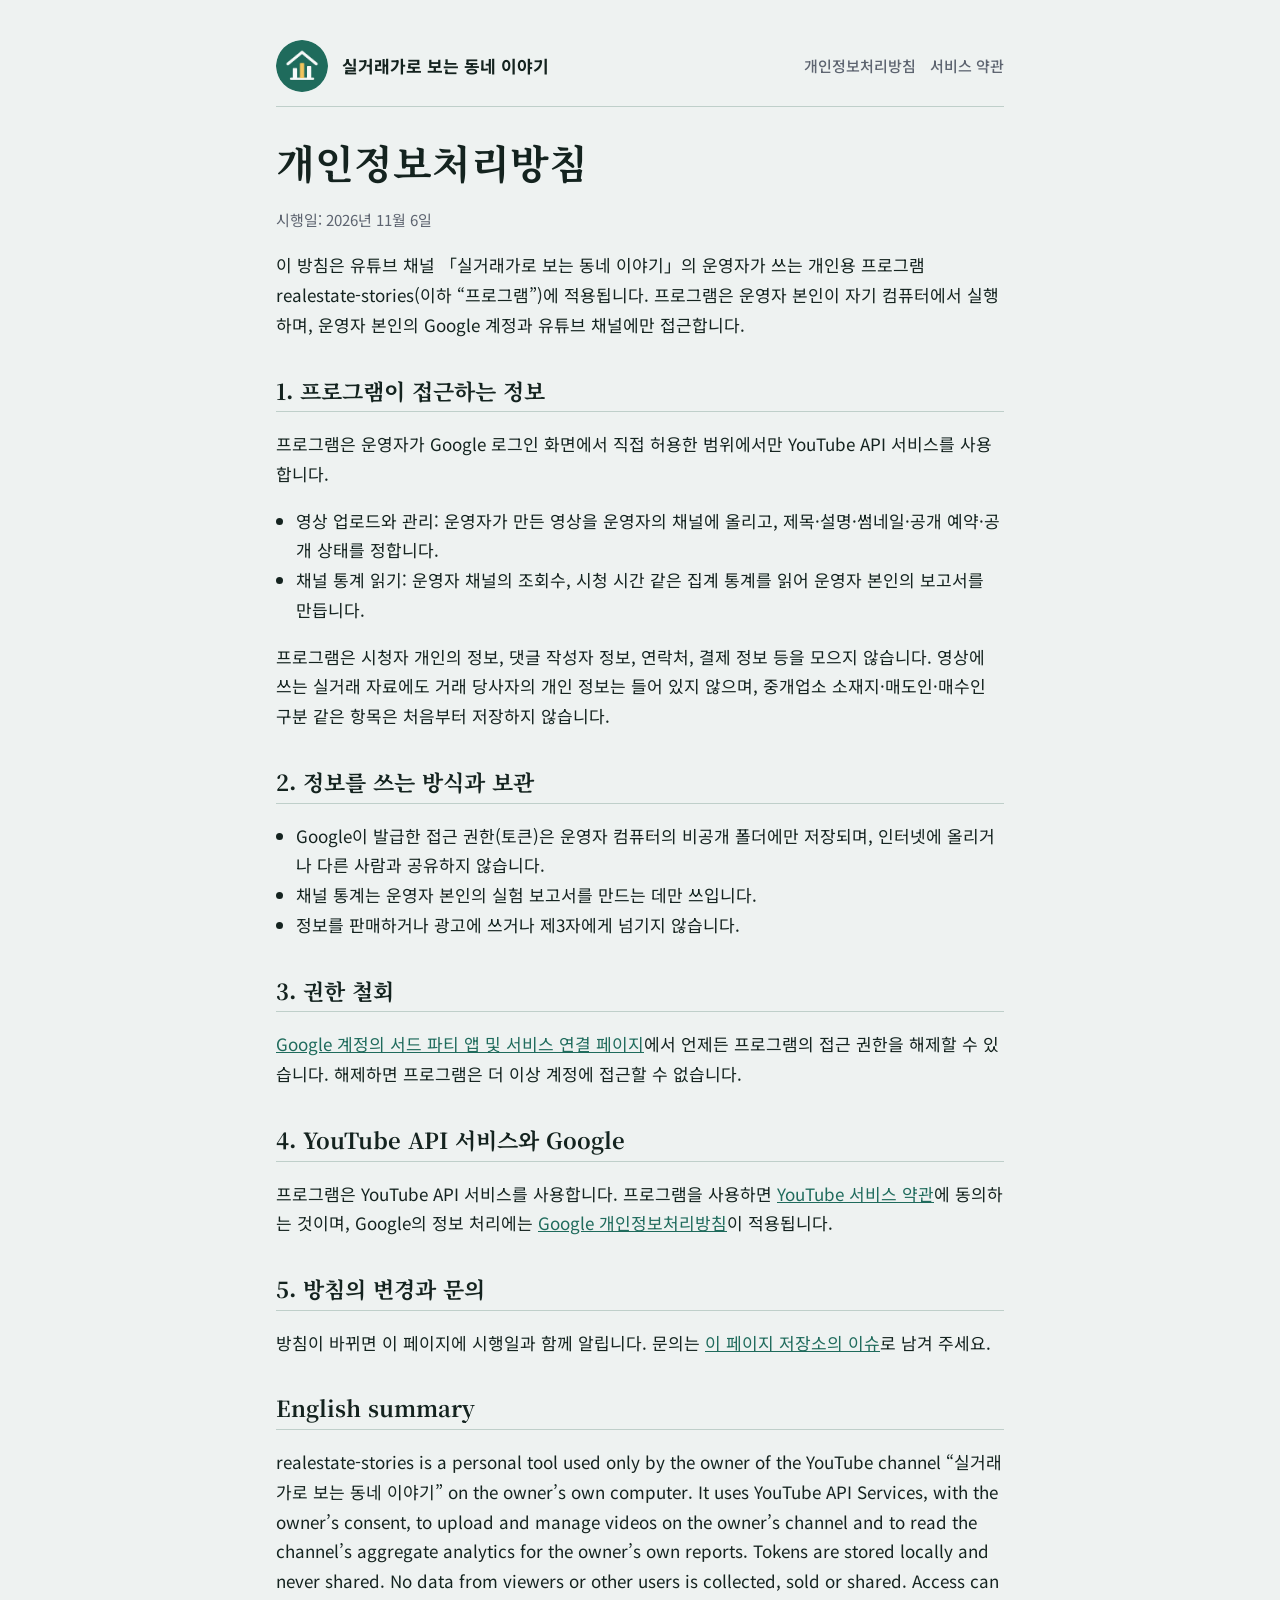
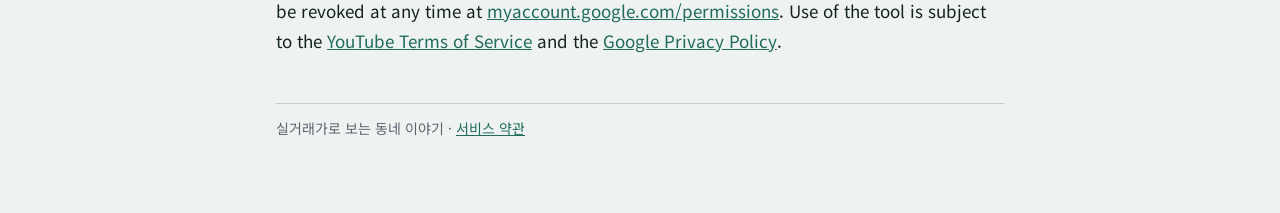
==== privacy.html @ cb2fe8f7 "안내·개인정보처리방침·서비스 약관 페이지 Co-Authored-By: Claude Opus 5.5 <noreply@anthropic.com> Claude-Session: https" ====
<!doctype html>
<html lang="ko">
<head>
<meta charset="utf-8">
<meta name="viewport" content="width=device-width, initial-scale=1">
<title>개인정보처리방침 — 실거래가로 보는 동네 이야기</title>
<meta name="description" content="국토교통부 실거래가 공개 데이터로 동네의 숫자가 실제로 어떻게 움직였는지 읽는 유튜브 채널의 안내 페이지입니다.">
<link rel="icon" href="logo.png">
<link rel="preconnect" href="https://fonts.googleapis.com">
<link rel="preconnect" href="https://fonts.gstatic.com" crossorigin>
<link href="https://fonts.googleapis.com/css2?family=Nanum+Pen+Script&family=Noto+Sans+KR:wght@400;500;700&family=Noto+Serif+KR:wght@700;900&display=swap" rel="stylesheet">
<link rel="stylesheet" href="style.css">
</head>
<body>
<main>
  <header>
    <img src="logo.png" alt="">
    <a href="./">실거래가로 보는 동네 이야기</a>
    <nav><a href="privacy.html">개인정보처리방침</a><a href="terms.html">서비스 약관</a></nav>
  </header>

  <h1>개인정보처리방침</h1>
  <p class="muted">시행일: 2026년 11월 6일</p>
  <p>이 방침은 유튜브 채널 「실거래가로 보는 동네 이야기」의 운영자가 쓰는 개인용 프로그램 realestate-stories(이하 “프로그램”)에 적용됩니다. 프로그램은 운영자 본인이 자기 컴퓨터에서 실행하며, 운영자 본인의 Google 계정과 유튜브 채널에만 접근합니다.</p>

  <h2>1. 프로그램이 접근하는 정보</h2>
  <p>프로그램은 운영자가 Google 로그인 화면에서 직접 허용한 범위에서만 YouTube API 서비스를 사용합니다.</p>
  <ul>
    <li>영상 업로드와 관리: 운영자가 만든 영상을 운영자의 채널에 올리고, 제목·설명·썸네일·공개 예약·공개 상태를 정합니다.</li>
    <li>채널 통계 읽기: 운영자 채널의 조회수, 시청 시간 같은 집계 통계를 읽어 운영자 본인의 보고서를 만듭니다.</li>
  </ul>
  <p>프로그램은 시청자 개인의 정보, 댓글 작성자 정보, 연락처, 결제 정보 등을 모으지 않습니다. 영상에 쓰는 실거래 자료에도 거래 당사자의 개인 정보는 들어 있지 않으며, 중개업소 소재지·매도인·매수인 구분 같은 항목은 처음부터 저장하지 않습니다.</p>

  <h2>2. 정보를 쓰는 방식과 보관</h2>
  <ul>
    <li>Google이 발급한 접근 권한(토큰)은 운영자 컴퓨터의 비공개 폴더에만 저장되며, 인터넷에 올리거나 다른 사람과 공유하지 않습니다.</li>
    <li>채널 통계는 운영자 본인의 실험 보고서를 만드는 데만 쓰입니다.</li>
    <li>정보를 판매하거나 광고에 쓰거나 제3자에게 넘기지 않습니다.</li>
  </ul>

  <h2>3. 권한 철회</h2>
  <p><a href="https://myaccount.google.com/permissions">Google 계정의 서드 파티 앱 및 서비스 연결 페이지</a>에서 언제든 프로그램의 접근 권한을 해제할 수 있습니다. 해제하면 프로그램은 더 이상 계정에 접근할 수 없습니다.</p>

  <h2>4. YouTube API 서비스와 Google</h2>
  <p>프로그램은 YouTube API 서비스를 사용합니다. 프로그램을 사용하면 <a href="https://www.youtube.com/t/terms">YouTube 서비스 약관</a>에 동의하는 것이며, Google의 정보 처리에는 <a href="https://policies.google.com/privacy">Google 개인정보처리방침</a>이 적용됩니다.</p>

  <h2>5. 방침의 변경과 문의</h2>
  <p>방침이 바뀌면 이 페이지에 시행일과 함께 알립니다. 문의는 <a href="https://github.com/cowrow99-ui/realestate-stories-site/issues">이 페이지 저장소의 이슈</a>로 남겨 주세요.</p>

  <h2>English summary</h2>
  <p>realestate-stories is a personal tool used only by the owner of the YouTube channel “실거래가로 보는 동네 이야기” on the owner’s own computer. It uses YouTube API Services, with the owner’s consent, to upload and manage videos on the owner’s channel and to read the channel’s aggregate analytics for the owner’s own reports. Tokens are stored locally and never shared. No data from viewers or other users is collected, sold or shared. Access can be revoked at any time at <a href="https://myaccount.google.com/permissions">myaccount.google.com/permissions</a>. Use of the tool is subject to the <a href="https://www.youtube.com/t/terms">YouTube Terms of Service</a> and the <a href="https://policies.google.com/privacy">Google Privacy Policy</a>.</p>

  <footer>실거래가로 보는 동네 이야기 · <a href="terms.html">서비스 약관</a></footer>
</main>
</body>
</html>
---- style.css ----
/* 실거래가로 보는 동네 이야기 — 공개 안내 페이지 (공시이야기 페이지를 바탕으로 색만 바꿈) */
:root {
  --paper: #eef2f1;
  --paper2: #f7faf9;
  --ink: #14231f;
  --ink2: #5d6470;
  --rule: #bfcfca;
  --mark: rgba(77, 182, 160, 0.45);
  --pen: #1f6b5c;
}
@media (prefers-color-scheme: dark) {
  :root:not([data-theme="light"]) {
    --paper: #141a19;
    --paper2: #1f2228;
    --ink: #ece6d8;
    --ink2: #a8a091;
    --rule: #3a3d44;
    --mark: rgba(77, 182, 160, 0.35);
    --pen: #7fd1bf;
  }
}
* { box-sizing: border-box; }
html { -webkit-text-size-adjust: 100%; }
body {
  margin: 0;
  background: var(--paper);
  color: var(--ink);
  font: 17px/1.75 "Noto Sans KR", system-ui, -apple-system, "Apple SD Gothic Neo", "Malgun Gothic", sans-serif;
}
main { max-width: 760px; margin: 0 auto; padding: 40px 16px 72px; }
header { display: flex; align-items: center; gap: 14px; border-bottom: 1.5px solid var(--rule); padding-bottom: 14px; margin-bottom: 28px; }
header img { width: 52px; height: 52px; border-radius: 50%; flex: none; }
header a { color: var(--ink); text-decoration: none; font-weight: 700; }
nav { margin-left: auto; display: flex; gap: 14px; flex-wrap: wrap; font-size: 15px; }
nav a { color: var(--ink2); font-weight: 500; }
h1, h2 { font-family: "Noto Serif KR", "Nanum Myeongjo", serif; line-height: 1.35; }
h1 { font-size: clamp(28px, 6vw, 40px); margin: 8px 0 18px; }
h2 { font-size: 22px; margin: 36px 0 10px; border-bottom: 1.5px solid var(--rule); padding-bottom: 6px; }
.mark { background: linear-gradient(transparent 52%, var(--mark) 52%, var(--mark) 92%, transparent 92%); padding: 0 3px; }
.note { font-family: "Nanum Pen Script", cursive; color: var(--pen); font-size: 26px; transform: rotate(-1.5deg); display: inline-block; }
p, li { color: var(--ink); }
.muted { color: var(--ink2); font-size: 15px; }
ul { padding-left: 1.2em; }
a { color: var(--pen); }
footer { margin-top: 48px; border-top: 1.5px solid var(--rule); padding-top: 12px; color: var(--ink2); font-size: 14px; }
@media (max-width: 560px) {
  header { flex-wrap: wrap; }
  nav { margin-left: 0; width: 100%; }
}
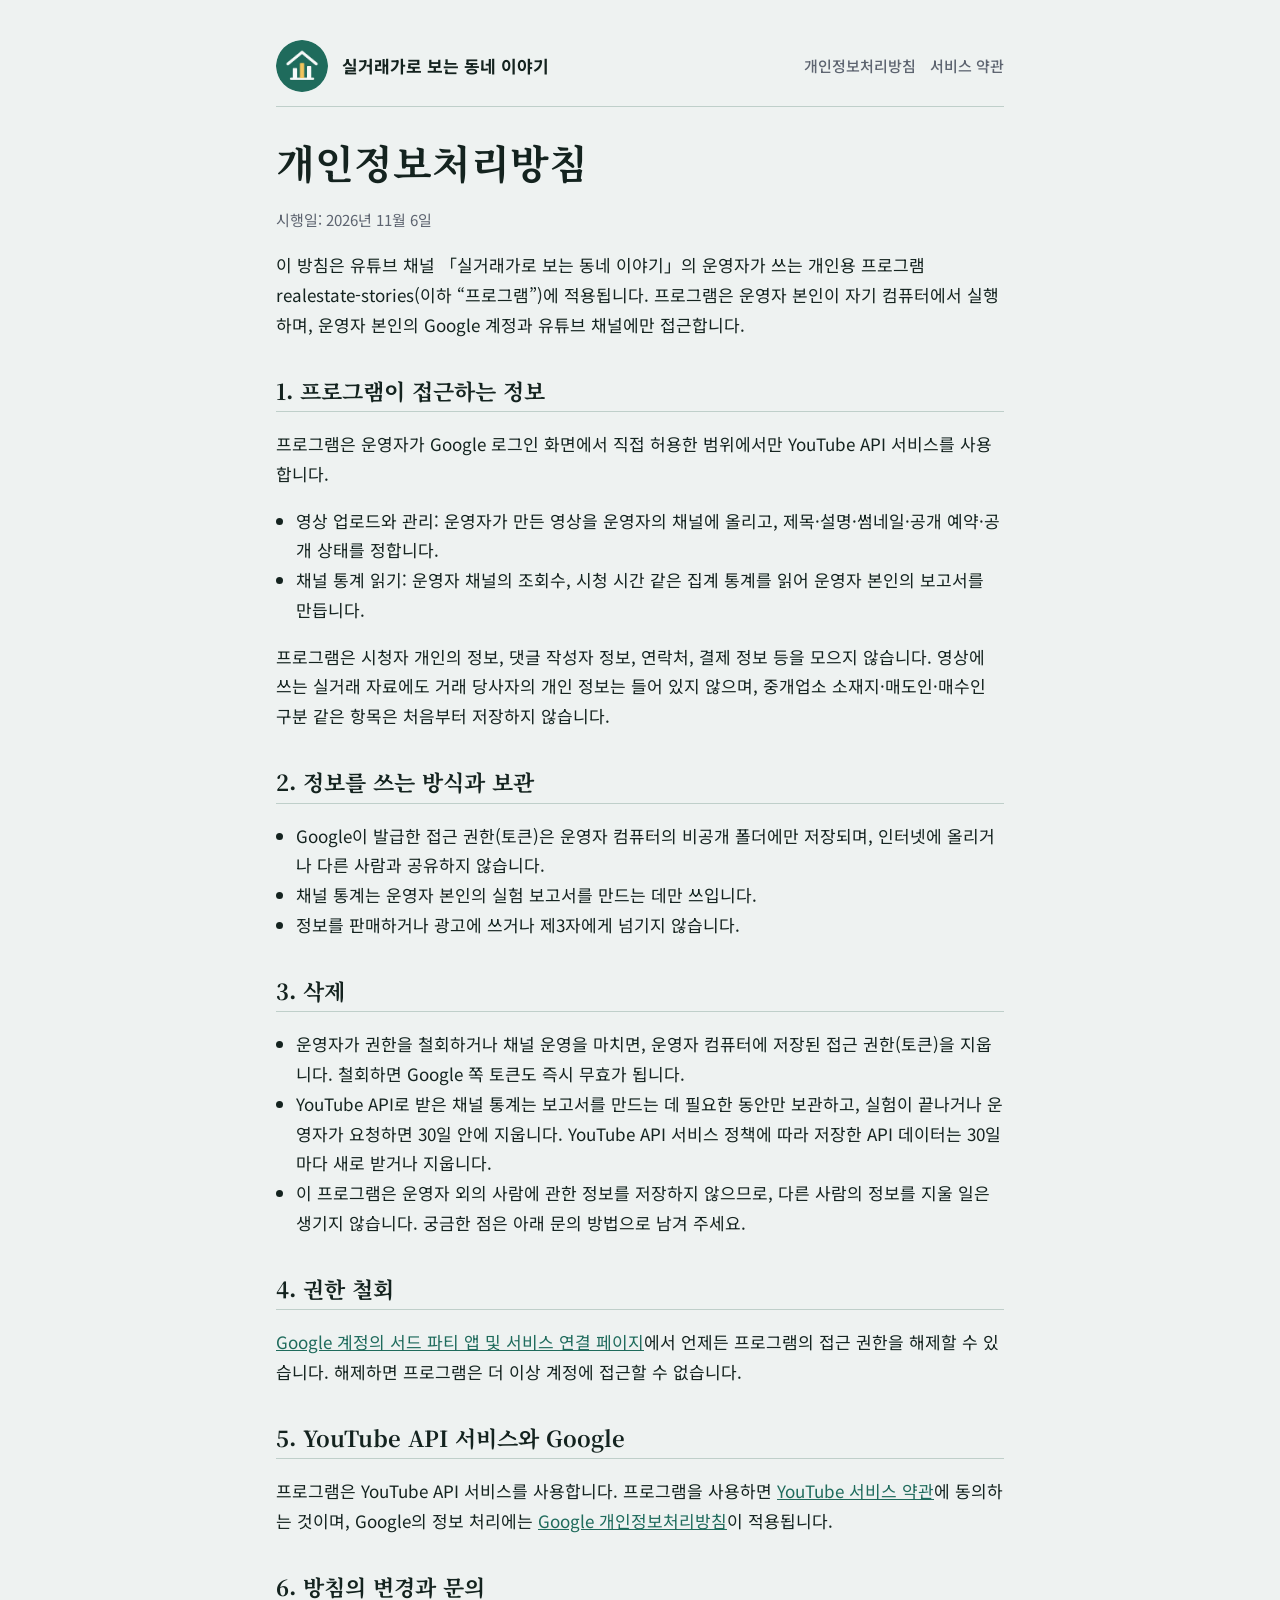
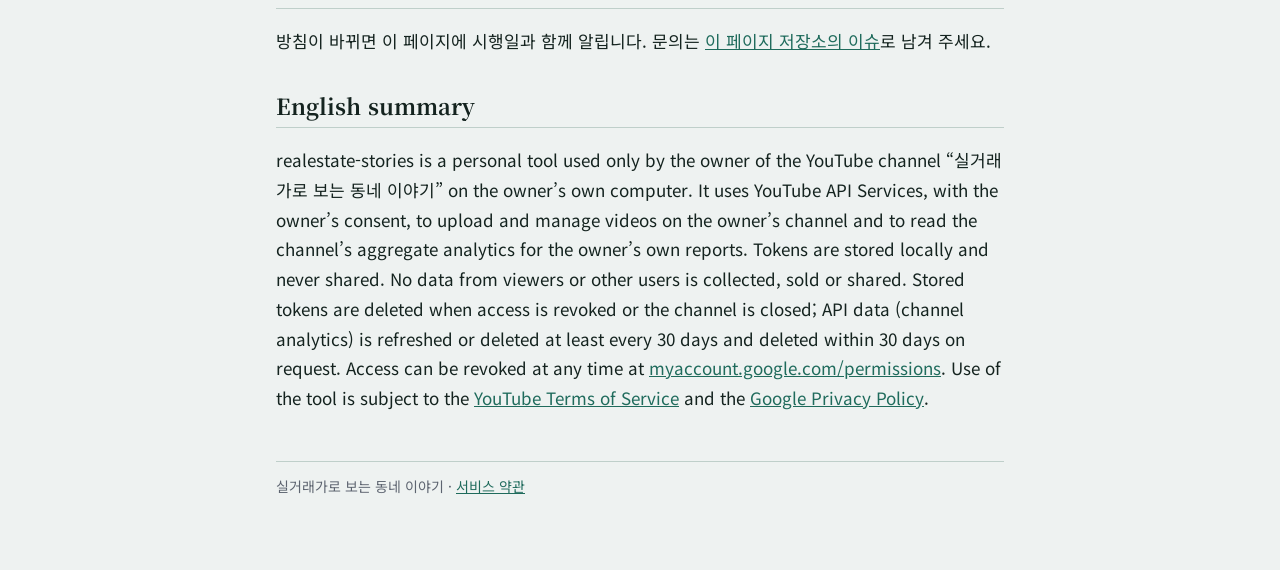
==== commit b7c76790: "개인정보처리방침에 삭제 정책, 홈페이지에 YouTube API 서비스 안내 추가 (심사 신청서 요구사항) Co-Authored-By: Claude Opus 5.5 <noreply@" ====
--- a/privacy.html
+++ b/privacy.html
@@ -38,17 +38,24 @@
     <li>정보를 판매하거나 광고에 쓰거나 제3자에게 넘기지 않습니다.</li>
   </ul>
 
-  <h2>3. 권한 철회</h2>
+  <h2>3. 삭제</h2>
+  <ul>
+    <li>운영자가 권한을 철회하거나 채널 운영을 마치면, 운영자 컴퓨터에 저장된 접근 권한(토큰)을 지웁니다. 철회하면 Google 쪽 토큰도 즉시 무효가 됩니다.</li>
+    <li>YouTube API로 받은 채널 통계는 보고서를 만드는 데 필요한 동안만 보관하고, 실험이 끝나거나 운영자가 요청하면 30일 안에 지웁니다. YouTube API 서비스 정책에 따라 저장한 API 데이터는 30일마다 새로 받거나 지웁니다.</li>
+    <li>이 프로그램은 운영자 외의 사람에 관한 정보를 저장하지 않으므로, 다른 사람의 정보를 지울 일은 생기지 않습니다. 궁금한 점은 아래 문의 방법으로 남겨 주세요.</li>
+  </ul>
+
+  <h2>4. 권한 철회</h2>
   <p><a href="https://myaccount.google.com/permissions">Google 계정의 서드 파티 앱 및 서비스 연결 페이지</a>에서 언제든 프로그램의 접근 권한을 해제할 수 있습니다. 해제하면 프로그램은 더 이상 계정에 접근할 수 없습니다.</p>
 
-  <h2>4. YouTube API 서비스와 Google</h2>
+  <h2>5. YouTube API 서비스와 Google</h2>
   <p>프로그램은 YouTube API 서비스를 사용합니다. 프로그램을 사용하면 <a href="https://www.youtube.com/t/terms">YouTube 서비스 약관</a>에 동의하는 것이며, Google의 정보 처리에는 <a href="https://policies.google.com/privacy">Google 개인정보처리방침</a>이 적용됩니다.</p>
 
-  <h2>5. 방침의 변경과 문의</h2>
+  <h2>6. 방침의 변경과 문의</h2>
   <p>방침이 바뀌면 이 페이지에 시행일과 함께 알립니다. 문의는 <a href="https://github.com/cowrow99-ui/realestate-stories-site/issues">이 페이지 저장소의 이슈</a>로 남겨 주세요.</p>
 
   <h2>English summary</h2>
-  <p>realestate-stories is a personal tool used only by the owner of the YouTube channel “실거래가로 보는 동네 이야기” on the owner’s own computer. It uses YouTube API Services, with the owner’s consent, to upload and manage videos on the owner’s channel and to read the channel’s aggregate analytics for the owner’s own reports. Tokens are stored locally and never shared. No data from viewers or other users is collected, sold or shared. Access can be revoked at any time at <a href="https://myaccount.google.com/permissions">myaccount.google.com/permissions</a>. Use of the tool is subject to the <a href="https://www.youtube.com/t/terms">YouTube Terms of Service</a> and the <a href="https://policies.google.com/privacy">Google Privacy Policy</a>.</p>
+  <p>realestate-stories is a personal tool used only by the owner of the YouTube channel “실거래가로 보는 동네 이야기” on the owner’s own computer. It uses YouTube API Services, with the owner’s consent, to upload and manage videos on the owner’s channel and to read the channel’s aggregate analytics for the owner’s own reports. Tokens are stored locally and never shared. No data from viewers or other users is collected, sold or shared. Stored tokens are deleted when access is revoked or the channel is closed; API data (channel analytics) is refreshed or deleted at least every 30 days and deleted within 30 days on request. Access can be revoked at any time at <a href="https://myaccount.google.com/permissions">myaccount.google.com/permissions</a>. Use of the tool is subject to the <a href="https://www.youtube.com/t/terms">YouTube Terms of Service</a> and the <a href="https://policies.google.com/privacy">Google Privacy Policy</a>.</p>
 
   <footer>실거래가로 보는 동네 이야기 · <a href="terms.html">서비스 약관</a></footer>
 </main>
